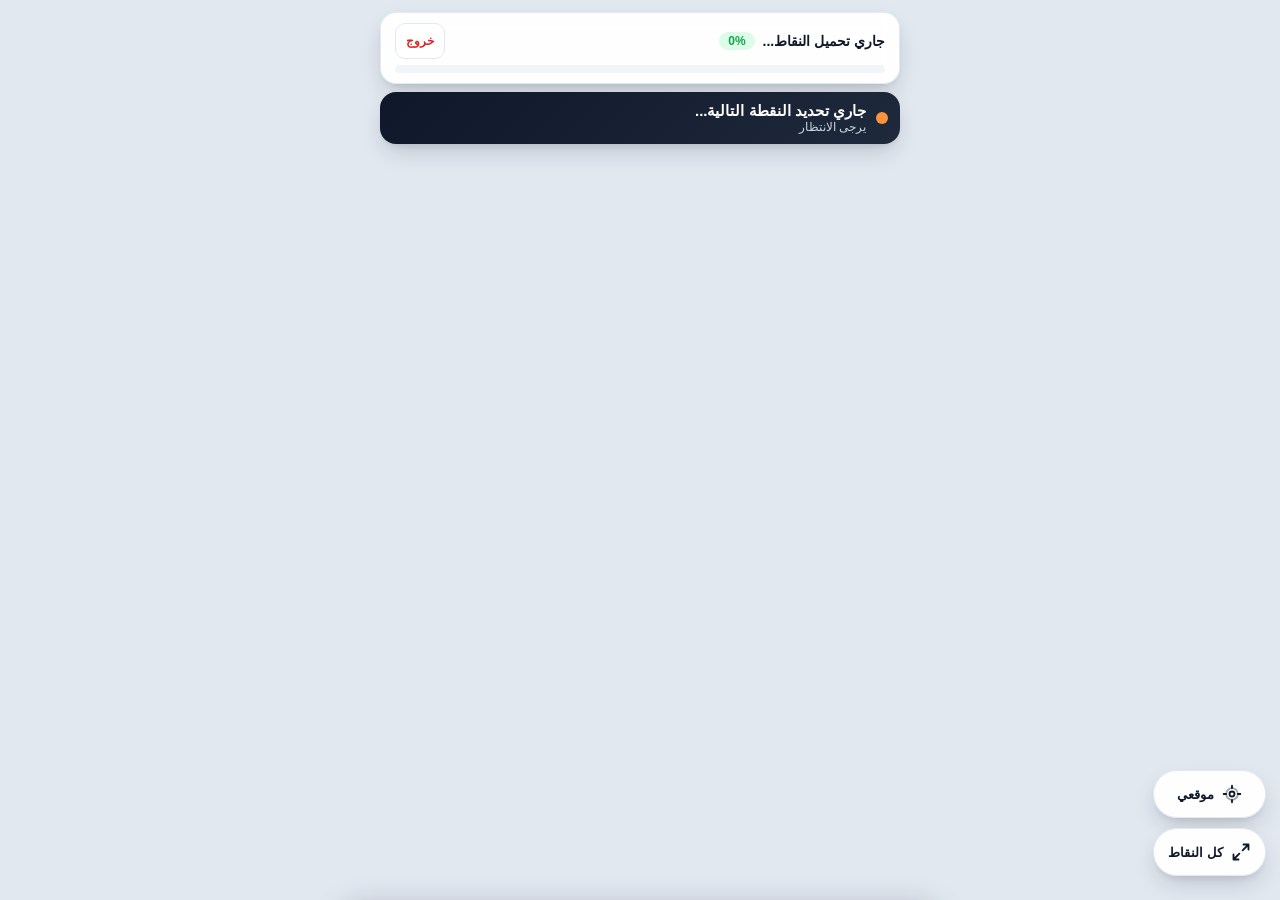
==== index.html @ 03800cf8 "Initial commit: field survey app with ArcGIS SDK v4.30 and Worker auth" ====
<!DOCTYPE html>
<html lang="ar" dir="rtl">
<head>
  <meta charset="UTF-8" />
  <meta
    name="viewport"
    content="width=device-width, initial-scale=1.0, maximum-scale=1.0, user-scalable=no, viewport-fit=cover"
  />
  <meta name="theme-color" content="#0f172a" />
  <meta name="apple-mobile-web-app-capable" content="yes" />
  <title>تطبيق المسح الميداني وتتبع المسار</title>

  <!-- ArcGIS Maps SDK for JavaScript v4.30 (CDN) -->
  <link rel="stylesheet" href="https://js.arcgis.com/4.30/esri/themes/light/main.css" />
  <link rel="stylesheet" href="css/style.css" />
</head>
<body>
  <!-- Full-Screen ArcGIS MapView -->
  <div id="viewDiv"></div>

  <!-- Top Progress & Next Point HUD -->
  <header class="top-hud">
    <div class="hud-card">
      <div class="hud-top-row">
        <div class="progress-header">
          <span id="progressText">جاري تحميل النقاط...</span>
          <span id="progressPercent" class="progress-percent">0%</span>
        </div>
        <div class="user-actions">
          <span id="userBadge" class="user-badge" hidden></span>
          <button id="btnLogout" class="btn-logout" type="button" title="تسجيل الخروج">
            خروج
          </button>
        </div>
      </div>
      <div class="progress-track">
        <div id="progressFill" class="progress-fill"></div>
      </div>
    </div>

    <div id="nextBanner" class="hud-card next-banner">
      <div class="next-info">
        <span class="pulse-dot"></span>
        <div class="next-text-wrap">
          <div id="nextTitle" class="next-title">جاري تحديد النقطة التالية...</div>
          <div id="nextSubtitle" class="next-subtitle">يرجى الانتظار</div>
        </div>
      </div>
      <button id="btnNavigateNext" class="btn-navigate" type="button" hidden>
        توجيه
      </button>
    </div>

    <div id="demoBadge" class="demo-pill">
      وضع تجريبي — الصق رابط الطبقة في js/config.js للربط الفعلي
    </div>
  </header>

  <!-- Floating Map Controls -->
  <div class="fab-stack">
    <button id="btnMyLocation" class="fab-btn" type="button" title="التركيز على موقعي">
      <svg viewBox="0 0 24 24" fill="none" stroke="currentColor" stroke-width="2.2" stroke-linecap="round" stroke-linejoin="round">
        <circle cx="12" cy="12" r="3"></circle>
        <path d="M12 2v3m0 14v3M2 12h3m14 0h3"></path>
        <circle cx="12" cy="12" r="7" stroke-opacity="0.4"></circle>
      </svg>
      <span>موقعي</span>
    </button>
    <button id="btnZoomAll" class="fab-btn" type="button" title="عرض جميع النقاط">
      <svg viewBox="0 0 24 24" fill="none" stroke="currentColor" stroke-width="2.2" stroke-linecap="round" stroke-linejoin="round">
        <path d="M15 3h6v6M9 21H3v-6M21 3l-7 7M3 21l7-7"></path>
      </svg>
      <span>كل النقاط</span>
    </button>
  </div>

  <!-- Setup Modal (shown only when POINTS_LAYER_URL is left empty) -->
  <div id="setupModal" class="setup-modal" hidden>
    <div class="setup-card">
      <h2>إعداد طبقة العمل الميداني</h2>
      <p>
        لم يتم تعيين رابط طبقة النقاط بعد. افتح ملف <code>js/config.js</code> وألصق رابط
        الطبقة في الثابت <code>POINTS_LAYER_URL</code>.
      </p>
      <p>
        يمكنك أيضاً تجربة التطبيق الآن ببيانات ميدانية افتراضية لمعاينة الخريطة ونموذج الإدخال.
      </p>
      <div class="setup-actions">
        <button id="btnStartDemo" class="btn-primary blue" type="button">
          تشغيل الوضع التجريبي (Demo)
        </button>
      </div>
    </div>
  </div>

  <!-- Toast Message -->
  <div id="toast" class="toast" role="status" aria-live="polite"></div>

  <!-- Bottom Sheet Backdrop -->
  <div id="sheetBackdrop" class="sheet-backdrop"></div>

  <!-- Mobile Bottom Sheet Form -->
  <section
    id="bottomSheet"
    class="bottom-sheet"
    role="dialog"
    aria-modal="true"
    aria-labelledby="sheetTitle"
  >
    <div class="sheet-handle-bar">
      <div class="sheet-handle"></div>
    </div>

    <div class="sheet-header">
      <div class="sheet-title-group">
        <h2 id="sheetTitle" class="sheet-title">نقطة رقم --</h2>
        <span id="sheetStatusBadge" class="status-badge pending">قيد الانتظار</span>
      </div>
      <button id="btnCloseSheet" class="btn-close-sheet" type="button" aria-label="إغلاق">
        ✕
      </button>
    </div>

    <form id="pointForm" class="sheet-body" novalidate>
      <div id="dynamicFieldsContainer"></div>

      <div id="existingPhotosSection" class="form-field" hidden>
        <label class="form-label">الصور المرفقة سابقاً</label>
        <div id="existingPhotosList" class="existing-attachments"></div>
      </div>

      <div class="form-field">
        <label class="form-label">إرفاق صورة ميدانية (اختياري)</label>
        <div class="photo-box">
          <input
            id="photoInput"
            type="file"
            accept="image/*"
            capture="environment"
            hidden
          />
          <button id="btnPickPhoto" class="btn-camera" type="button">
            📷 التقاط صورة بالكاميرا أو اختيار ملف
          </button>

          <div id="photoPreviewWrap" class="photo-preview-wrap">
            <img id="photoPreviewImg" class="photo-preview-img" alt="معاينة الصورة" />
            <div class="photo-meta">
              <span id="photoSizeInfo">جاهزة للرفع</span>
              <button id="btnRemovePhoto" class="btn-remove-photo" type="button">حذف</button>
            </div>
          </div>
        </div>
      </div>

      <div id="formError" class="form-error" role="alert"></div>
    </form>

    <div class="sheet-footer">
      <button id="btnSubmitForm" class="btn-primary" type="submit" form="pointForm">
        <span id="submitSpinner" class="spinner"></span>
        <span id="submitBtnText">حفظ وإتمام النقطة</span>
      </button>
    </div>
  </section>

  <!-- Scripts -->
  <script src="https://js.arcgis.com/4.30/"></script>
  <script src="js/config.js"></script>
  <script src="js/app.js"></script>
</body>
</html>
---- css/style.css ----
:root {
  --bg-surface: #ffffff;
  --bg-subtle: #f1f5f9;
  --text-primary: #0f172a;
  --text-secondary: #475569;
  --border-color: #e2e8f0;
  --accent-blue: #2563eb;
  --accent-blue-dark: #1d4ed8;
  --pending-color: #ea580c;
  --completed-color: #16a34a;
  --danger-color: #dc2626;
  --warning-bg: #fff7ed;
  --warning-border: #fdba74;
  --shadow-lg: 0 10px 25px -5px rgba(15, 23, 42, 0.2), 0 4px 10px -4px rgba(15, 23, 42, 0.12);
  --radius-lg: 16px;
  --radius-md: 12px;
  --safe-top: env(safe-area-inset-top, 0px);
  --safe-bottom: env(safe-area-inset-bottom, 0px);
}

* {
  box-sizing: border-box;
  -webkit-tap-highlight-color: transparent;
}

html,
body {
  margin: 0;
  padding: 0;
  width: 100%;
  height: 100dvh;
  overflow: hidden;
  overscroll-behavior: none;
  touch-action: manipulation;
  font-family: "Cairo", "Tajawal", "Segoe UI", Tahoma, Arial, sans-serif;
  background-color: #e2e8f0;
  color: var(--text-primary);
}

/* Full-screen Map Container */
#viewDiv {
  position: fixed;
  inset: 0;
  width: 100%;
  height: 100dvh;
  z-index: 1;
}

.esri-view .esri-view-surface--inset-outline:focus::after {
  outline: none !important;
}

/* Top HUD (Progress + Next Point Banner) */
.top-hud {
  position: fixed;
  top: calc(12px + var(--safe-top));
  right: 12px;
  left: 12px;
  z-index: 20;
  display: flex;
  flex-direction: column;
  gap: 8px;
  max-width: 520px;
  margin: 0 auto;
  pointer-events: none;
}

.hud-card {
  background: rgba(255, 255, 255, 0.96);
  backdrop-filter: blur(10px);
  -webkit-backdrop-filter: blur(10px);
  border: 1px solid rgba(226, 232, 240, 0.9);
  border-radius: var(--radius-lg);
  box-shadow: var(--shadow-lg);
  padding: 10px 14px;
  pointer-events: auto;
}

.hud-top-row {
  display: flex;
  align-items: center;
  justify-content: space-between;
  gap: 8px;
  margin-bottom: 6px;
}

.progress-header {
  display: flex;
  align-items: center;
  gap: 8px;
  font-size: 14px;
  font-weight: 700;
  min-width: 0;
}

.progress-percent {
  font-size: 12px;
  font-weight: 700;
  color: var(--completed-color);
  background: #dcfce7;
  padding: 2px 9px;
  border-radius: 999px;
  flex-shrink: 0;
}

.user-actions {
  display: flex;
  align-items: center;
  gap: 6px;
  flex-shrink: 0;
}

.user-badge {
  font-size: 12px;
  font-weight: 700;
  color: var(--text-secondary);
  background: var(--bg-subtle);
  padding: 4px 9px;
  border-radius: 999px;
  max-width: 110px;
  white-space: nowrap;
  overflow: hidden;
  text-overflow: ellipsis;
}

.user-badge[hidden] {
  display: none;
}

.btn-logout {
  display: inline-flex;
  align-items: center;
  justify-content: center;
  min-width: 44px;
  min-height: 36px;
  padding: 0 10px;
  border-radius: 10px;
  border: 1px solid var(--border-color);
  background: #ffffff;
  color: var(--danger-color);
  font-family: inherit;
  font-size: 12px;
  font-weight: 700;
  cursor: pointer;
  transition: background 0.15s ease;
}

.btn-logout:active {
  background: #fef2f2;
}

.progress-track {
  width: 100%;
  height: 8px;
  background: var(--bg-subtle);
  border-radius: 999px;
  overflow: hidden;
}

.progress-fill {
  height: 100%;
  width: 0%;
  background: linear-gradient(90deg, #16a34a, #22c55e);
  border-radius: 999px;
  transition: width 0.4s ease;
}

/* Next Pending Point Banner */
.next-banner {
  display: flex;
  align-items: center;
  justify-content: space-between;
  gap: 10px;
  background: linear-gradient(135deg, #0f172a, #1e293b);
  color: #ffffff;
  border: none;
  padding: 10px 12px;
}

.next-banner.all-done {
  background: linear-gradient(135deg, #15803d, #16a34a);
}

.next-info {
  display: flex;
  align-items: center;
  gap: 10px;
  min-width: 0;
}

.pulse-dot {
  width: 12px;
  height: 12px;
  border-radius: 50%;
  background: #fb923c;
  flex-shrink: 0;
  box-shadow: 0 0 0 0 rgba(251, 146, 60, 0.8);
  animation: pulseRing 1.6s infinite;
}

.next-banner.all-done .pulse-dot {
  background: #bbf7d0;
  animation: none;
}

@keyframes pulseRing {
  0% {
    box-shadow: 0 0 0 0 rgba(251, 146, 60, 0.85);
  }
  70% {
    box-shadow: 0 0 0 10px rgba(251, 146, 60, 0);
  }
  100% {
    box-shadow: 0 0 0 0 rgba(251, 146, 60, 0);
  }
}

.next-text-wrap {
  display: flex;
  flex-direction: column;
  min-width: 0;
}

.next-title {
  font-size: 15px;
  font-weight: 700;
  white-space: nowrap;
  overflow: hidden;
  text-overflow: ellipsis;
}

.next-subtitle {
  font-size: 12px;
  color: #cbd5e1;
  white-space: nowrap;
  overflow: hidden;
  text-overflow: ellipsis;
}

.btn-navigate {
  display: inline-flex;
  align-items: center;
  justify-content: center;
  gap: 6px;
  min-width: 84px;
  min-height: 44px;
  padding: 0 14px;
  border: none;
  border-radius: 12px;
  background: var(--accent-blue);
  color: #ffffff;
  font-family: inherit;
  font-size: 14px;
  font-weight: 700;
  cursor: pointer;
  flex-shrink: 0;
  transition: background 0.15s ease, transform 0.1s ease;
}

.btn-navigate:active {
  transform: scale(0.96);
  background: var(--accent-blue-dark);
}

.btn-navigate[hidden] {
  display: none;
}

/* Floating Map Action Buttons */
.fab-stack {
  position: fixed;
  right: 14px;
  bottom: calc(24px + var(--safe-bottom));
  z-index: 20;
  display: flex;
  flex-direction: column;
  gap: 10px;
}

.fab-btn {
  display: inline-flex;
  align-items: center;
  justify-content: center;
  gap: 8px;
  min-width: 48px;
  min-height: 48px;
  padding: 0 14px;
  border-radius: 999px;
  border: 1px solid rgba(226, 232, 240, 0.95);
  background: rgba(255, 255, 255, 0.96);
  color: var(--text-primary);
  box-shadow: var(--shadow-lg);
  font-family: inherit;
  font-size: 13px;
  font-weight: 700;
  cursor: pointer;
  transition: transform 0.12s ease, background 0.15s ease;
}

.fab-btn:active {
  transform: scale(0.95);
  background: var(--bg-subtle);
}

.fab-btn svg {
  width: 20px;
  height: 20px;
  flex-shrink: 0;
}

/* Esri default UI widgets */
.esri-ui-bottom-left {
  bottom: calc(20px + var(--safe-bottom)) !important;
  left: 12px !important;
}

.esri-ui-bottom-left .esri-widget {
  border-radius: 12px;
  overflow: hidden;
  box-shadow: var(--shadow-lg);
}

.esri-widget--button {
  width: 44px !important;
  height: 44px !important;
}

/* Toast Notification */
.toast {
  position: fixed;
  bottom: calc(90px + var(--safe-bottom));
  left: 50%;
  transform: translateX(-50%) translateY(20px);
  z-index: 60;
  background: #0f172a;
  color: #ffffff;
  padding: 12px 18px;
  border-radius: 999px;
  font-size: 14px;
  font-weight: 600;
  box-shadow: var(--shadow-lg);
  opacity: 0;
  pointer-events: none;
  transition: opacity 0.25s ease, transform 0.25s ease;
  max-width: calc(100vw - 32px);
  text-align: center;
}

.toast.show {
  opacity: 1;
  transform: translateX(-50%) translateY(0);
}

.toast.success {
  background: #15803d;
}

.toast.error {
  background: #b91c1c;
}

/* Setup Modal */
.setup-modal {
  position: fixed;
  inset: 0;
  z-index: 70;
  background: rgba(15, 23, 42, 0.6);
  backdrop-filter: blur(4px);
  display: flex;
  align-items: center;
  justify-content: center;
  padding: 18px;
}

.setup-modal[hidden] {
  display: none;
}

.setup-card {
  width: 100%;
  max-width: 440px;
  background: #ffffff;
  border-radius: 20px;
  padding: 20px;
  box-shadow: var(--shadow-lg);
}

.setup-card h2 {
  margin: 0 0 8px;
  font-size: 18px;
}

.setup-card p {
  margin: 0 0 14px;
  font-size: 14px;
  line-height: 1.6;
  color: var(--text-secondary);
}

.setup-card code {
  background: var(--bg-subtle);
  padding: 2px 6px;
  border-radius: 6px;
  font-size: 12px;
  direction: ltr;
  display: inline-block;
}

.setup-actions {
  display: flex;
  gap: 10px;
  flex-wrap: wrap;
}

/* Bottom Sheet */
.sheet-backdrop {
  position: fixed;
  inset: 0;
  z-index: 40;
  background: rgba(15, 23, 42, 0.45);
  opacity: 0;
  pointer-events: none;
  transition: opacity 0.25s ease;
}

.sheet-backdrop.open {
  opacity: 1;
  pointer-events: auto;
}

.bottom-sheet {
  position: fixed;
  right: 0;
  left: 0;
  bottom: 0;
  z-index: 50;
  max-width: 600px;
  margin: 0 auto;
  max-height: 86dvh;
  background: var(--bg-surface);
  border-top-left-radius: 24px;
  border-top-right-radius: 24px;
  box-shadow: 0 -10px 30px rgba(15, 23, 42, 0.25);
  display: flex;
  flex-direction: column;
  transform: translateY(105%);
  transition: transform 0.3s cubic-bezier(0.22, 1, 0.36, 1);
  padding-bottom: var(--safe-bottom);
}

.bottom-sheet.open {
  transform: translateY(0);
}

.sheet-handle-bar {
  display: flex;
  justify-content: center;
  padding: 10px 0 4px;
  flex-shrink: 0;
}

.sheet-handle {
  width: 44px;
  height: 5px;
  border-radius: 999px;
  background: #cbd5e1;
}

.sheet-header {
  display: flex;
  align-items: center;
  justify-content: space-between;
  gap: 12px;
  padding: 8px 18px 14px;
  border-bottom: 1px solid var(--border-color);
  flex-shrink: 0;
}

.sheet-title-group {
  display: flex;
  align-items: center;
  gap: 10px;
  flex-wrap: wrap;
}

.sheet-title {
  margin: 0;
  font-size: 19px;
  font-weight: 800;
}

.status-badge {
  display: inline-flex;
  align-items: center;
  gap: 5px;
  padding: 4px 10px;
  border-radius: 999px;
  font-size: 12px;
  font-weight: 700;
}

.status-badge.pending {
  background: #ffedd5;
  color: #c2410c;
}

.status-badge.completed {
  background: #dcfce7;
  color: #15803d;
}

.btn-close-sheet {
  display: inline-flex;
  align-items: center;
  justify-content: center;
  min-width: 44px;
  min-height: 44px;
  border-radius: 12px;
  border: 1px solid var(--border-color);
  background: var(--bg-subtle);
  color: var(--text-primary);
  font-size: 20px;
  cursor: pointer;
  flex-shrink: 0;
}

.sheet-body {
  padding: 16px 18px;
  overflow-y: auto;
  -webkit-overflow-scrolling: touch;
  flex: 1 1 auto;
  display: flex;
  flex-direction: column;
  gap: 14px;
}

.form-field {
  display: flex;
  flex-direction: column;
  gap: 6px;
}

.form-label {
  font-size: 13px;
  font-weight: 700;
  color: var(--text-secondary);
}

.form-control {
  width: 100%;
  min-height: 46px;
  padding: 10px 12px;
  border: 1.5px solid var(--border-color);
  border-radius: var(--radius-md);
  background: #ffffff;
  color: var(--text-primary);
  font-family: inherit;
  font-size: 16px;
  transition: border-color 0.15s ease, box-shadow 0.15s ease;
}

.form-control:focus {
  outline: none;
  border-color: var(--accent-blue);
  box-shadow: 0 0 0 3px rgba(37, 99, 235, 0.15);
}

textarea.form-control {
  min-height: 88px;
  resize: vertical;
}

/* Photo Capture Area */
.photo-box {
  border: 1.5px dashed #94a3b8;
  border-radius: var(--radius-md);
  padding: 12px;
  background: #f8fafc;
  display: flex;
  flex-direction: column;
  gap: 10px;
}

.btn-camera {
  display: inline-flex;
  align-items: center;
  justify-content: center;
  gap: 8px;
  width: 100%;
  min-height: 48px;
  padding: 10px 16px;
  border-radius: var(--radius-md);
  border: 1px solid #cbd5e1;
  background: #ffffff;
  color: var(--text-primary);
  font-family: inherit;
  font-size: 15px;
  font-weight: 700;
  cursor: pointer;
}

.btn-camera:active {
  background: var(--bg-subtle);
}

.photo-preview-wrap {
  position: relative;
  display: none;
  border-radius: 12px;
  overflow: hidden;
  border: 1px solid var(--border-color);
  background: #0f172a;
}

.photo-preview-wrap.visible {
  display: block;
}

.photo-preview-img {
  display: block;
  width: 100%;
  max-height: 200px;
  object-fit: cover;
}

.photo-meta {
  display: flex;
  align-items: center;
  justify-content: space-between;
  padding: 8px 10px;
  background: rgba(15, 23, 42, 0.85);
  color: #f8fafc;
  font-size: 12px;
}

.btn-remove-photo {
  min-width: 44px;
  min-height: 36px;
  padding: 4px 10px;
  border: none;
  border-radius: 8px;
  background: var(--danger-color);
  color: #ffffff;
  font-family: inherit;
  font-size: 12px;
  font-weight: 700;
  cursor: pointer;
}

.existing-attachments {
  display: flex;
  gap: 8px;
  flex-wrap: wrap;
}

.existing-attachment-thumb {
  width: 64px;
  height: 64px;
  border-radius: 10px;
  object-fit: cover;
  border: 1px solid var(--border-color);
}

.form-error {
  display: none;
  padding: 10px 12px;
  border-radius: 12px;
  background: #fef2f2;
  border: 1px solid #fecaca;
  color: #b91c1c;
  font-size: 13px;
  font-weight: 600;
  line-height: 1.5;
}

.form-error.visible {
  display: block;
}

.sheet-footer {
  padding: 12px 18px 16px;
  border-top: 1px solid var(--border-color);
  background: var(--bg-surface);
  flex-shrink: 0;
}

.btn-primary {
  display: inline-flex;
  align-items: center;
  justify-content: center;
  gap: 10px;
  width: 100%;
  min-height: 50px;
  padding: 12px 18px;
  border: none;
  border-radius: 14px;
  background: var(--completed-color);
  color: #ffffff;
  font-family: inherit;
  font-size: 16px;
  font-weight: 800;
  cursor: pointer;
  transition: background 0.15s ease, opacity 0.15s ease;
}

.btn-primary.blue {
  background: var(--accent-blue);
}

.btn-primary:disabled {
  opacity: 0.7;
  cursor: not-allowed;
}

.spinner {
  width: 18px;
  height: 18px;
  border: 2.5px solid rgba(255, 255, 255, 0.35);
  border-top-color: #ffffff;
  border-radius: 50%;
  animation: spin 0.75s linear infinite;
  display: none;
}

.spinner.visible {
  display: inline-block;
}

@keyframes spin {
  to {
    transform: rotate(360deg);
  }
}

.demo-pill {
  display: none;
  align-self: flex-start;
  background: var(--warning-bg);
  border: 1px solid var(--warning-border);
  color: #9a3412;
  font-size: 12px;
  font-weight: 700;
  padding: 4px 10px;
  border-radius: 999px;
  pointer-events: auto;
}

.demo-pill.visible {
  display: inline-flex;
}
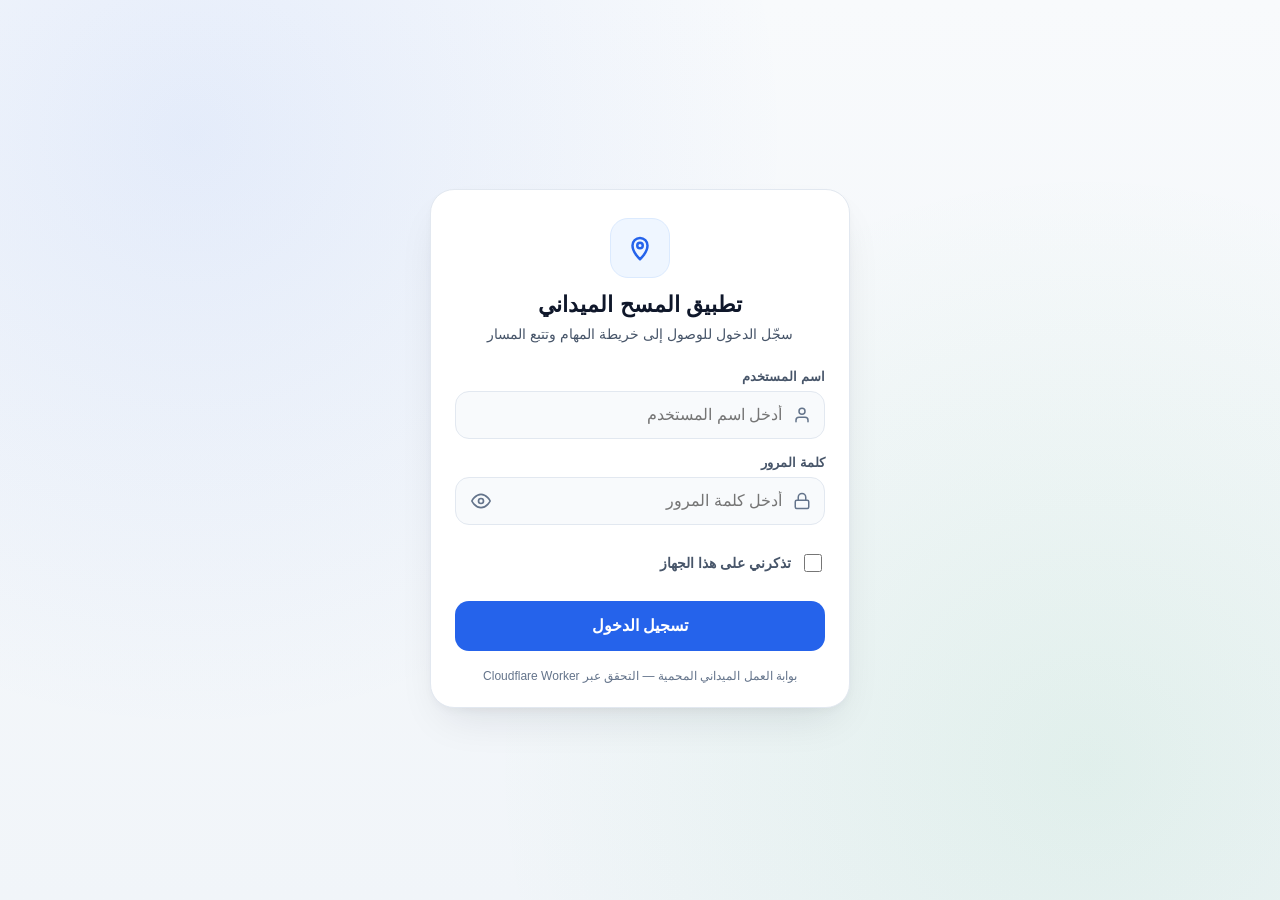
==== commit 4805ac29: "users" ====
--- a/index.html
+++ b/index.html
@@ -6,167 +6,96 @@
     name="viewport"
     content="width=device-width, initial-scale=1.0, maximum-scale=1.0, user-scalable=no, viewport-fit=cover"
   />
-  <meta name="theme-color" content="#0f172a" />
-  <meta name="apple-mobile-web-app-capable" content="yes" />
-  <title>تطبيق المسح الميداني وتتبع المسار</title>
-
-  <!-- ArcGIS Maps SDK for JavaScript v4.30 (CDN) -->
-  <link rel="stylesheet" href="https://js.arcgis.com/4.30/esri/themes/light/main.css" />
-  <link rel="stylesheet" href="css/style.css" />
+  <meta name="theme-color" content="#f8fafc" />
+  <title>تسجيل الدخول | تطبيق المسح الميداني</title>
+  <link rel="stylesheet" href="css/login.css" />
 </head>
 <body>
-  <!-- Full-Screen ArcGIS MapView -->
-  <div id="viewDiv"></div>
+  <main class="login-shell">
+    <section class="login-card" aria-labelledby="loginTitle">
+      <header class="brand-header">
+        <div class="brand-icon" aria-hidden="true">
+          <svg viewBox="0 0 24 24" fill="none" stroke="currentColor" stroke-width="2" stroke-linecap="round" stroke-linejoin="round">
+            <path d="M12 21s-6-5.33-6-11a6 6 0 1 1 12 0c0 5.67-6 11-6 11z"></path>
+            <circle cx="12" cy="10" r="2.2"></circle>
+          </svg>
+        </div>
+        <h1 id="loginTitle" class="brand-title">تطبيق المسح الميداني</h1>
+        <p class="brand-subtitle">سجّل الدخول للوصول إلى خريطة المهام وتتبع المسار</p>
+      </header>
 
-  <!-- Top Progress & Next Point HUD -->
-  <header class="top-hud">
-    <div class="hud-card">
-      <div class="hud-top-row">
-        <div class="progress-header">
-          <span id="progressText">جاري تحميل النقاط...</span>
-          <span id="progressPercent" class="progress-percent">0%</span>
-        </div>
-        <div class="user-actions">
-          <span id="userBadge" class="user-badge" hidden></span>
-          <button id="btnLogout" class="btn-logout" type="button" title="تسجيل الخروج">
-            خروج
-          </button>
-        </div>
-      </div>
-      <div class="progress-track">
-        <div id="progressFill" class="progress-fill"></div>
-      </div>
-    </div>
-
-    <div id="nextBanner" class="hud-card next-banner">
-      <div class="next-info">
-        <span class="pulse-dot"></span>
-        <div class="next-text-wrap">
-          <div id="nextTitle" class="next-title">جاري تحديد النقطة التالية...</div>
-          <div id="nextSubtitle" class="next-subtitle">يرجى الانتظار</div>
-        </div>
-      </div>
-      <button id="btnNavigateNext" class="btn-navigate" type="button" hidden>
-        توجيه
-      </button>
-    </div>
-
-    <div id="demoBadge" class="demo-pill">
-      وضع تجريبي — الصق رابط الطبقة في js/config.js للربط الفعلي
-    </div>
-  </header>
-
-  <!-- Floating Map Controls -->
-  <div class="fab-stack">
-    <button id="btnMyLocation" class="fab-btn" type="button" title="التركيز على موقعي">
-      <svg viewBox="0 0 24 24" fill="none" stroke="currentColor" stroke-width="2.2" stroke-linecap="round" stroke-linejoin="round">
-        <circle cx="12" cy="12" r="3"></circle>
-        <path d="M12 2v3m0 14v3M2 12h3m14 0h3"></path>
-        <circle cx="12" cy="12" r="7" stroke-opacity="0.4"></circle>
-      </svg>
-      <span>موقعي</span>
-    </button>
-    <button id="btnZoomAll" class="fab-btn" type="button" title="عرض جميع النقاط">
-      <svg viewBox="0 0 24 24" fill="none" stroke="currentColor" stroke-width="2.2" stroke-linecap="round" stroke-linejoin="round">
-        <path d="M15 3h6v6M9 21H3v-6M21 3l-7 7M3 21l7-7"></path>
-      </svg>
-      <span>كل النقاط</span>
-    </button>
-  </div>
-
-  <!-- Setup Modal (shown only when POINTS_LAYER_URL is left empty) -->
-  <div id="setupModal" class="setup-modal" hidden>
-    <div class="setup-card">
-      <h2>إعداد طبقة العمل الميداني</h2>
-      <p>
-        لم يتم تعيين رابط طبقة النقاط بعد. افتح ملف <code>js/config.js</code> وألصق رابط
-        الطبقة في الثابت <code>POINTS_LAYER_URL</code>.
-      </p>
-      <p>
-        يمكنك أيضاً تجربة التطبيق الآن ببيانات ميدانية افتراضية لمعاينة الخريطة ونموذج الإدخال.
-      </p>
-      <div class="setup-actions">
-        <button id="btnStartDemo" class="btn-primary blue" type="button">
-          تشغيل الوضع التجريبي (Demo)
-        </button>
-      </div>
-    </div>
-  </div>
-
-  <!-- Toast Message -->
-  <div id="toast" class="toast" role="status" aria-live="polite"></div>
-
-  <!-- Bottom Sheet Backdrop -->
-  <div id="sheetBackdrop" class="sheet-backdrop"></div>
-
-  <!-- Mobile Bottom Sheet Form -->
-  <section
-    id="bottomSheet"
-    class="bottom-sheet"
-    role="dialog"
-    aria-modal="true"
-    aria-labelledby="sheetTitle"
-  >
-    <div class="sheet-handle-bar">
-      <div class="sheet-handle"></div>
-    </div>
-
-    <div class="sheet-header">
-      <div class="sheet-title-group">
-        <h2 id="sheetTitle" class="sheet-title">نقطة رقم --</h2>
-        <span id="sheetStatusBadge" class="status-badge pending">قيد الانتظار</span>
-      </div>
-      <button id="btnCloseSheet" class="btn-close-sheet" type="button" aria-label="إغلاق">
-        ✕
-      </button>
-    </div>
-
-    <form id="pointForm" class="sheet-body" novalidate>
-      <div id="dynamicFieldsContainer"></div>
-
-      <div id="existingPhotosSection" class="form-field" hidden>
-        <label class="form-label">الصور المرفقة سابقاً</label>
-        <div id="existingPhotosList" class="existing-attachments"></div>
-      </div>
-
-      <div class="form-field">
-        <label class="form-label">إرفاق صورة ميدانية (اختياري)</label>
-        <div class="photo-box">
-          <input
-            id="photoInput"
-            type="file"
-            accept="image/*"
-            capture="environment"
-            hidden
-          />
-          <button id="btnPickPhoto" class="btn-camera" type="button">
-            📷 التقاط صورة بالكاميرا أو اختيار ملف
-          </button>
-
-          <div id="photoPreviewWrap" class="photo-preview-wrap">
-            <img id="photoPreviewImg" class="photo-preview-img" alt="معاينة الصورة" />
-            <div class="photo-meta">
-              <span id="photoSizeInfo">جاهزة للرفع</span>
-              <button id="btnRemovePhoto" class="btn-remove-photo" type="button">حذف</button>
-            </div>
+      <form id="loginForm" class="login-form" novalidate>
+        <div class="field-group">
+          <label for="username" class="field-label">اسم المستخدم</label>
+          <div class="input-wrap">
+            <svg class="input-icon" viewBox="0 0 24 24" fill="none" stroke="currentColor" stroke-width="2" stroke-linecap="round" stroke-linejoin="round" aria-hidden="true">
+              <path d="M20 21v-2a4 4 0 0 0-4-4H8a4 4 0 0 0-4 4v2"></path>
+              <circle cx="12" cy="7" r="4"></circle>
+            </svg>
+            <input
+              id="username"
+              name="username"
+              type="text"
+              class="field-input"
+              placeholder="أدخل اسم المستخدم"
+              autocomplete="username"
+              required
+            />
           </div>
         </div>
-      </div>
 
-      <div id="formError" class="form-error" role="alert"></div>
-    </form>
+        <div class="field-group">
+          <label for="password" class="field-label">كلمة المرور</label>
+          <div class="input-wrap">
+            <svg class="input-icon" viewBox="0 0 24 24" fill="none" stroke="currentColor" stroke-width="2" stroke-linecap="round" stroke-linejoin="round" aria-hidden="true">
+              <rect x="3" y="11" width="18" height="11" rx="2" ry="2"></rect>
+              <path d="M7 11V7a5 5 0 0 1 10 0v4"></path>
+            </svg>
+            <input
+              id="password"
+              name="password"
+              type="password"
+              class="field-input has-toggle"
+              placeholder="أدخل كلمة المرور"
+              autocomplete="current-password"
+              required
+            />
+            <button
+              id="togglePassword"
+              class="btn-eye"
+              type="button"
+              aria-label="إظهار كلمة المرور"
+              aria-pressed="false"
+            >
+              <svg viewBox="0 0 24 24" fill="none" stroke="currentColor" stroke-width="2" stroke-linecap="round" stroke-linejoin="round" aria-hidden="true">
+                <path d="M1 12s4-8 11-8 11 8 11 8-4 8-11 8-11-8-11-8z"></path>
+                <circle cx="12" cy="12" r="3"></circle>
+              </svg>
+            </button>
+          </div>
+        </div>
 
-    <div class="sheet-footer">
-      <button id="btnSubmitForm" class="btn-primary" type="submit" form="pointForm">
-        <span id="submitSpinner" class="spinner"></span>
-        <span id="submitBtnText">حفظ وإتمام النقطة</span>
-      </button>
-    </div>
-  </section>
+        <div class="remember-row">
+          <label class="remember-label" for="rememberMe">
+            <input id="rememberMe" type="checkbox" class="remember-checkbox" />
+            <span>تذكرني على هذا الجهاز</span>
+          </label>
+        </div>
 
-  <!-- Scripts -->
-  <script src="https://js.arcgis.com/4.30/"></script>
-  <script src="js/config.js"></script>
-  <script src="js/app.js"></script>
+        <div id="loginError" class="error-box" role="alert"></div>
+
+        <button id="btnLogin" type="submit" class="btn-submit">
+          <span id="loginSpinner" class="spinner"></span>
+          <span id="loginBtnLabel">تسجيل الدخول</span>
+        </button>
+      </form>
+
+      <footer class="login-footer">
+        بوابة العمل الميداني المحمية — التحقق عبر Cloudflare Worker
+      </footer>
+    </section>
+  </main>
+
+  <script src="js/login.js"></script>
 </body>
 </html>
--- a/css/login.css
+++ b/css/login.css
@@ -0,0 +1,292 @@
+:root {
+  --bg-page: #f8fafc;
+  --bg-card: #ffffff;
+  --bg-input: #f8fafc;
+  --text-primary: #0f172a;
+  --text-secondary: #475569;
+  --text-muted: #64748b;
+  --border-color: #e2e8f0;
+  --accent-blue: #2563eb;
+  --accent-blue-hover: #1d4ed8;
+  --accent-soft: #eff6ff;
+  --danger-bg: #fef2f2;
+  --danger-border: #fecaca;
+  --danger-text: #b91c1c;
+  --shadow-card: 0 20px 45px -15px rgba(15, 23, 42, 0.12), 0 4px 12px -4px rgba(15, 23, 42, 0.06);
+  --safe-top: env(safe-area-inset-top, 0px);
+  --safe-bottom: env(safe-area-inset-bottom, 0px);
+}
+
+* {
+  box-sizing: border-box;
+  -webkit-tap-highlight-color: transparent;
+}
+
+html,
+body {
+  margin: 0;
+  padding: 0;
+  min-height: 100dvh;
+  font-family: "Cairo", "Tajawal", "Segoe UI", Tahoma, Arial, sans-serif;
+  background-color: var(--bg-page);
+  color: var(--text-primary);
+  overscroll-behavior: none;
+}
+
+.login-shell {
+  min-height: 100dvh;
+  display: flex;
+  flex-direction: column;
+  align-items: center;
+  justify-content: center;
+  padding: calc(20px + var(--safe-top)) 16px calc(24px + var(--safe-bottom));
+  background:
+    radial-gradient(circle at 15% 15%, rgba(37, 99, 235, 0.09) 0%, transparent 45%),
+    radial-gradient(circle at 85% 85%, rgba(22, 163, 74, 0.08) 0%, transparent 45%),
+    linear-gradient(180deg, #f8fafc 0%, #f1f5f9 100%);
+}
+
+.login-card {
+  width: 100%;
+  max-width: 420px;
+  background: var(--bg-card);
+  border: 1px solid var(--border-color);
+  border-radius: 24px;
+  padding: 28px 24px 24px;
+  box-shadow: var(--shadow-card);
+}
+
+.brand-header {
+  display: flex;
+  flex-direction: column;
+  align-items: center;
+  text-align: center;
+  margin-bottom: 24px;
+}
+
+.brand-icon {
+  width: 60px;
+  height: 60px;
+  border-radius: 18px;
+  background: var(--accent-soft);
+  border: 1px solid #dbeafe;
+  color: var(--accent-blue);
+  display: flex;
+  align-items: center;
+  justify-content: center;
+  margin-bottom: 14px;
+}
+
+.brand-icon svg {
+  width: 30px;
+  height: 30px;
+}
+
+.brand-title {
+  margin: 0 0 6px;
+  font-size: 22px;
+  font-weight: 800;
+  color: var(--text-primary);
+}
+
+.brand-subtitle {
+  margin: 0;
+  font-size: 14px;
+  color: var(--text-secondary);
+  line-height: 1.5;
+}
+
+.login-form {
+  display: flex;
+  flex-direction: column;
+  gap: 16px;
+}
+
+.login-form.shake {
+  animation: shakeForm 0.36s ease;
+}
+
+@keyframes shakeForm {
+  0%, 100% { transform: translateX(0); }
+  20% { transform: translateX(-6px); }
+  40% { transform: translateX(6px); }
+  60% { transform: translateX(-4px); }
+  80% { transform: translateX(4px); }
+}
+
+.field-group {
+  display: flex;
+  flex-direction: column;
+  gap: 7px;
+}
+
+.field-label {
+  font-size: 13px;
+  font-weight: 700;
+  color: var(--text-secondary);
+}
+
+.input-wrap {
+  position: relative;
+  display: flex;
+  align-items: center;
+}
+
+.input-icon {
+  position: absolute;
+  right: 14px;
+  width: 18px;
+  height: 18px;
+  color: var(--text-muted);
+  pointer-events: none;
+}
+
+.field-input {
+  width: 100%;
+  min-height: 48px;
+  padding: 10px 42px 10px 14px;
+  border: 1.5px solid var(--border-color);
+  border-radius: 14px;
+  background: var(--bg-input);
+  color: var(--text-primary);
+  font-family: inherit;
+  font-size: 16px;
+  transition: border-color 0.15s ease, background-color 0.15s ease, box-shadow 0.15s ease;
+}
+
+.field-input.has-toggle {
+  padding-left: 48px;
+}
+
+.field-input:focus {
+  outline: none;
+  background: #ffffff;
+  border-color: var(--accent-blue);
+  box-shadow: 0 0 0 3px rgba(37, 99, 235, 0.14);
+}
+
+.btn-eye {
+  position: absolute;
+  left: 4px;
+  width: 44px;
+  height: 44px;
+  border: none;
+  background: transparent;
+  color: var(--text-muted);
+  display: inline-flex;
+  align-items: center;
+  justify-content: center;
+  border-radius: 10px;
+  cursor: pointer;
+}
+
+.btn-eye:active {
+  background: #e2e8f0;
+}
+
+.btn-eye svg {
+  width: 20px;
+  height: 20px;
+}
+
+.remember-row {
+  display: flex;
+  align-items: center;
+  justify-content: space-between;
+  gap: 8px;
+}
+
+.remember-label {
+  display: inline-flex;
+  align-items: center;
+  gap: 9px;
+  min-height: 44px;
+  font-size: 14px;
+  font-weight: 600;
+  color: var(--text-secondary);
+  cursor: pointer;
+  user-select: none;
+}
+
+.remember-checkbox {
+  width: 18px;
+  height: 18px;
+  accent-color: var(--accent-blue);
+  cursor: pointer;
+}
+
+.error-box {
+  display: none;
+  padding: 11px 14px;
+  border-radius: 12px;
+  background: var(--danger-bg);
+  border: 1px solid var(--danger-border);
+  color: var(--danger-text);
+  font-size: 13px;
+  font-weight: 700;
+  line-height: 1.5;
+  text-align: center;
+}
+
+.error-box.visible {
+  display: block;
+}
+
+.btn-submit {
+  display: inline-flex;
+  align-items: center;
+  justify-content: center;
+  gap: 10px;
+  width: 100%;
+  min-height: 50px;
+  padding: 12px 18px;
+  border: none;
+  border-radius: 14px;
+  background: var(--accent-blue);
+  color: #ffffff;
+  font-family: inherit;
+  font-size: 16px;
+  font-weight: 800;
+  cursor: pointer;
+  transition: background-color 0.15s ease, transform 0.1s ease, opacity 0.15s ease;
+}
+
+.btn-submit:hover {
+  background: var(--accent-blue-hover);
+}
+
+.btn-submit:active {
+  transform: scale(0.985);
+}
+
+.btn-submit:disabled {
+  opacity: 0.72;
+  cursor: not-allowed;
+}
+
+.spinner {
+  width: 18px;
+  height: 18px;
+  border: 2.5px solid rgba(255, 255, 255, 0.35);
+  border-top-color: #ffffff;
+  border-radius: 50%;
+  animation: spin 0.75s linear infinite;
+  display: none;
+}
+
+.spinner.visible {
+  display: inline-block;
+}
+
+@keyframes spin {
+  to {
+    transform: rotate(360deg);
+  }
+}
+
+.login-footer {
+  margin-top: 18px;
+  text-align: center;
+  font-size: 12px;
+  color: var(--text-muted);
+}
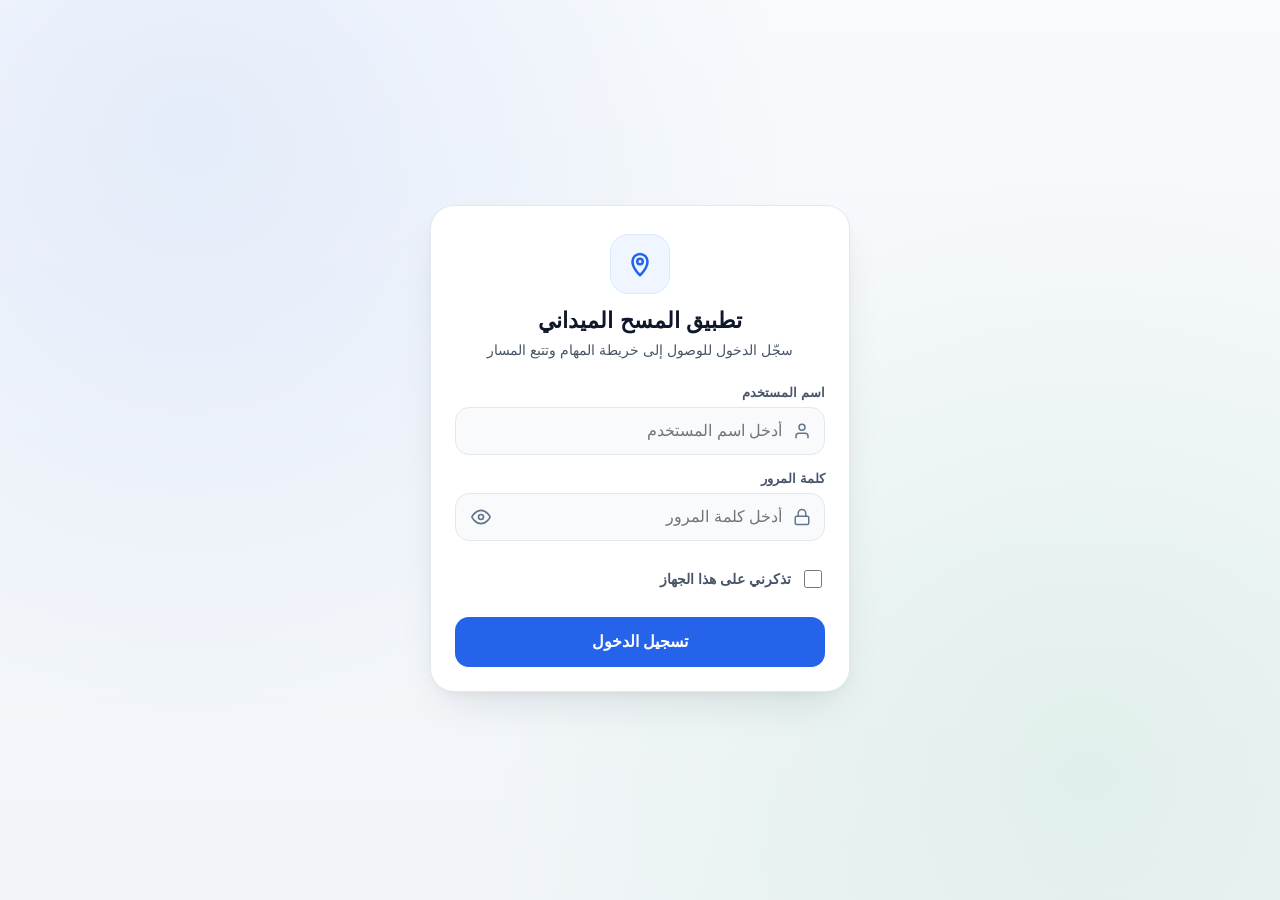
==== commit ea7d909e: "Remove login footer Cloudflare notice text" ====
--- a/index.html
+++ b/index.html
@@ -89,10 +89,6 @@
           <span id="loginBtnLabel">تسجيل الدخول</span>
         </button>
       </form>
-
-      <footer class="login-footer">
-        بوابة العمل الميداني المحمية — التحقق عبر Cloudflare Worker
-      </footer>
     </section>
   </main>
 
